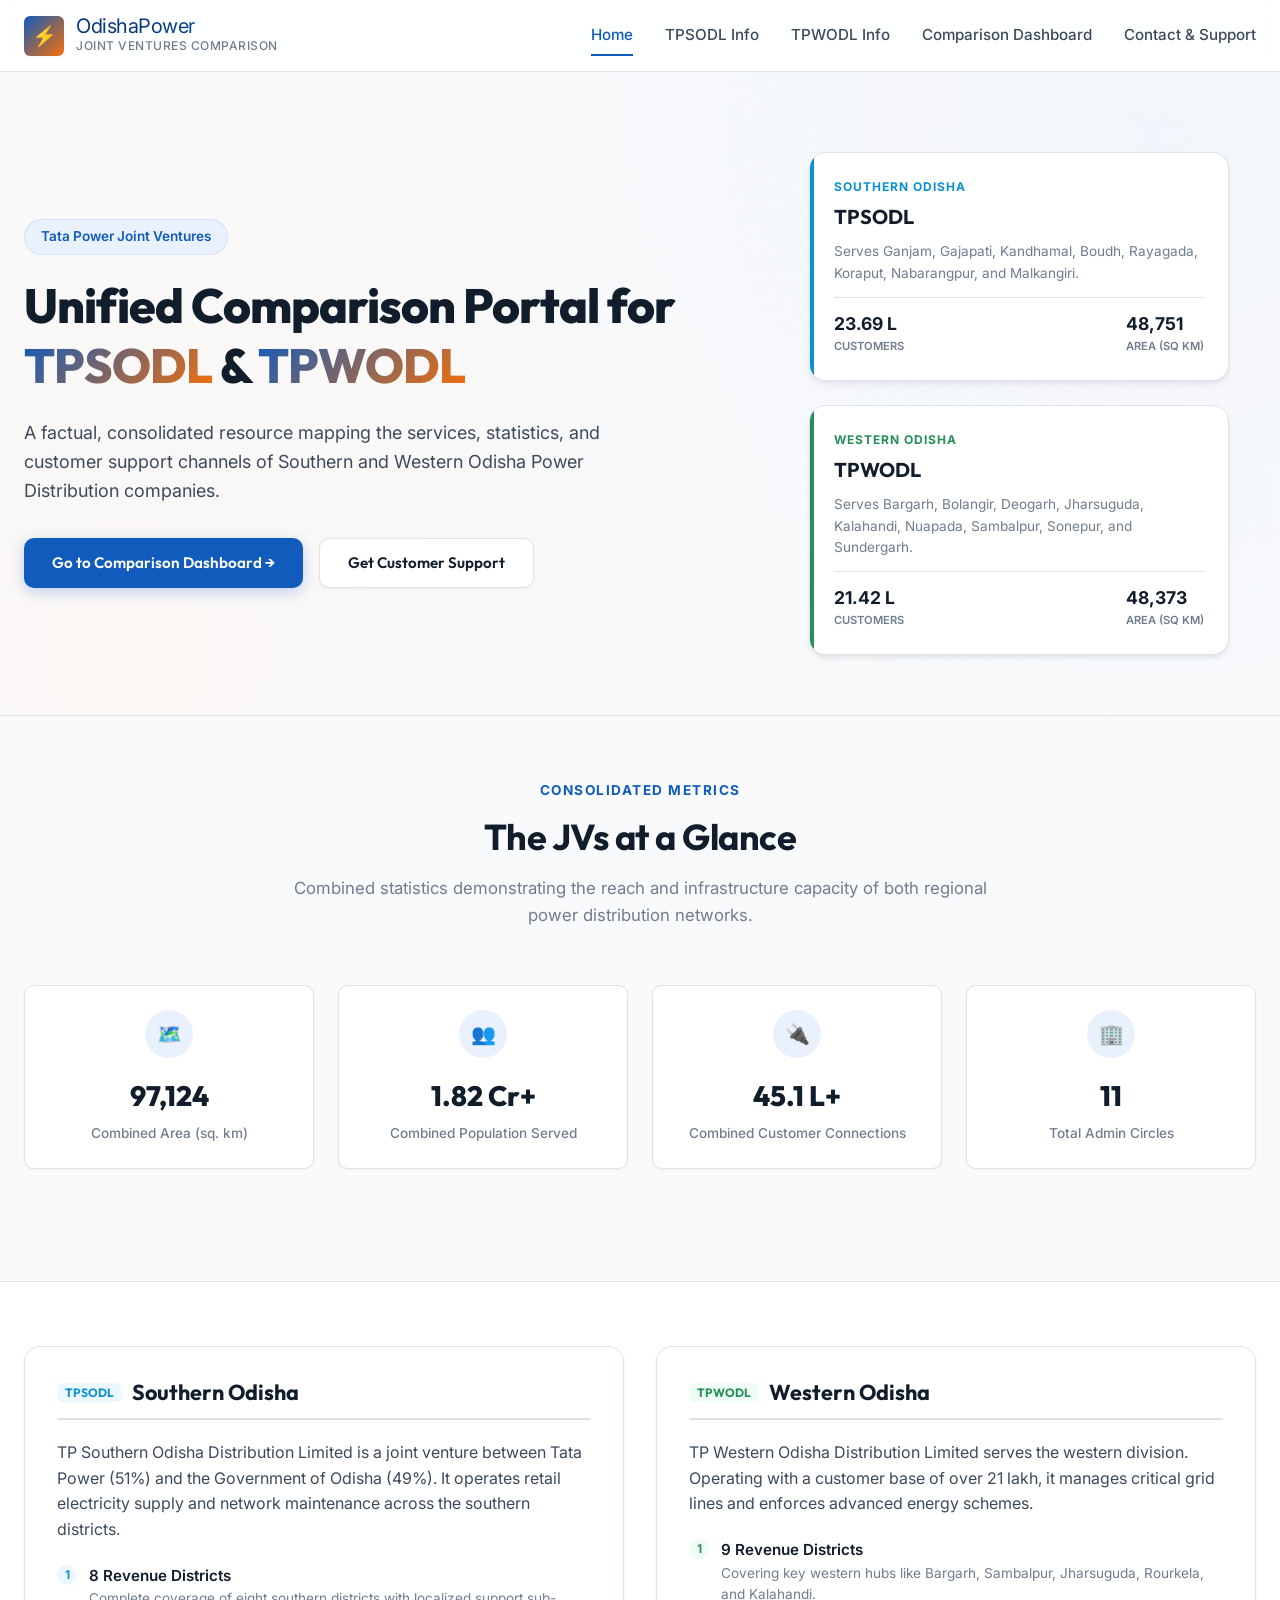
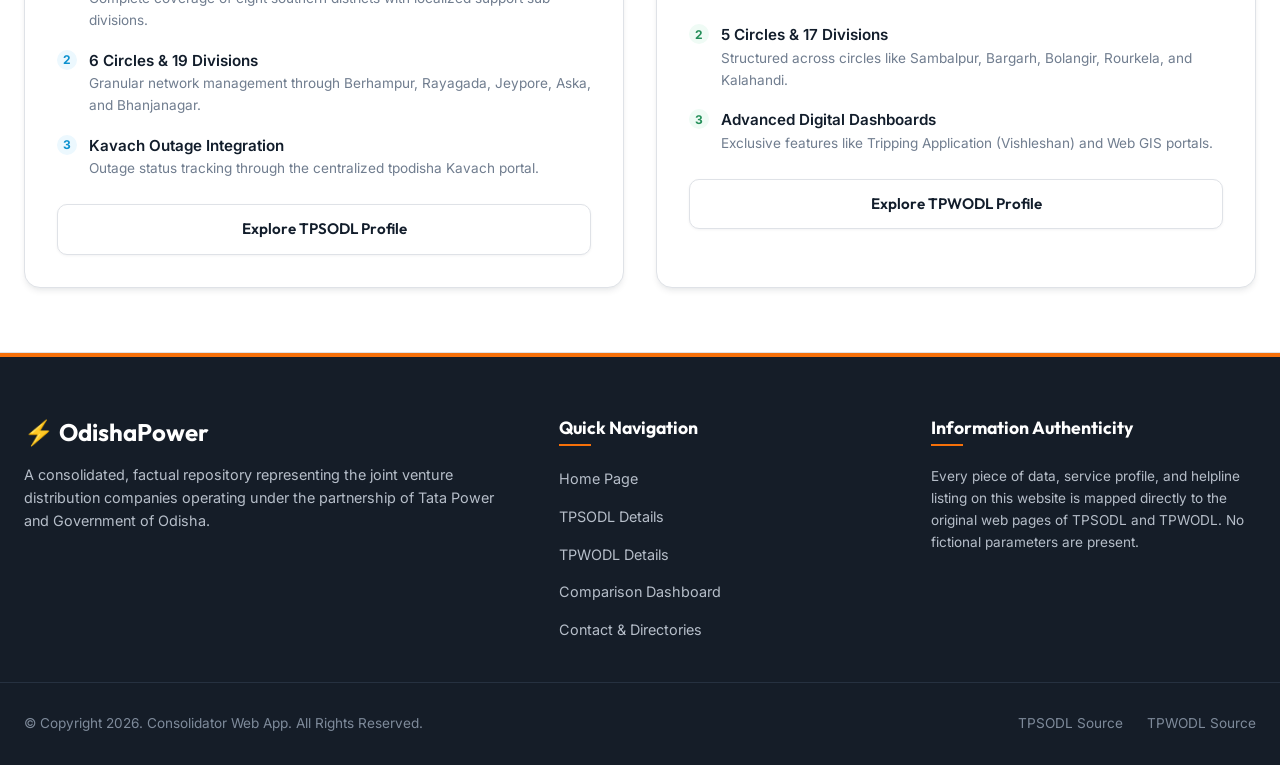
==== index.html @ c264fb0d "init" ====
<!DOCTYPE html>
<html lang="en">
<head>
    <meta charset="UTF-8">
    <meta name="viewport" content="width=device-width, initial-scale=1.0">
    <meta name="description" content="A factual consolidation and comparison portal for TPSODL (Southern Odisha) and TPWODL (Western Odisha) Power Distribution joint ventures.">
    <title>Odisha Power Distribution JVs - Consolidation & Comparison</title>
    <link rel="stylesheet" href="css/style.css">
    <!-- Inline favicon SVG -->
    <link rel="icon" type="image/svg+xml" href="data:image/svg+xml,<svg xmlns=%22http://www.w3.org/2000/svg%22 viewBox=%220 0 100 100%22><rect width=%22100%22 height=%22100%22 rx=%2220%22 fill=%22%231a56df%22/><text y=%2270%22 x=%2215%22 font-family=%22sans-serif%22 font-size=%2260%22 fill=%22white%22 font-weight=%22bold%22>OP</text></svg>">
</head>
<body>

    <!-- Header Navigation -->
    <header class="header">
        <div class="container header-container">
            <a href="index.html" class="logo-wrapper">
                <div class="logo-icon">⚡</div>
                <div class="logo-text">
                    <span class="logo-title">OdishaPower</span>
                    <span class="logo-subtitle">Joint Ventures Comparison</span>
                </div>
            </a>
            
            <button class="nav-toggle" id="navToggle" aria-label="Toggle Navigation">
                <span class="nav-toggle-icon"></span>
            </button>
            
            <nav class="nav-menu" id="navMenu">
                <a href="index.html" class="nav-link active">Home</a>
                <a href="tpsodl.html" class="nav-link">TPSODL Info</a>
                <a href="tpwodl.html" class="nav-link">TPWODL Info</a>
                <a href="comparison.html" class="nav-link">Comparison Dashboard</a>
                <a href="contact.html" class="nav-link">Contact & Support</a>
            </nav>
        </div>
    </header>

    <!-- Hero Section -->
    <section class="hero">
        <div class="container hero-grid">
            <div class="hero-content">
                <span class="hero-tag">Tata Power Joint Ventures</span>
                <h1 class="hero-title">Unified Comparison Portal for <span>TPSODL</span> & <span>TPWODL</span></h1>
                <p class="hero-desc">
                    A factual, consolidated resource mapping the services, statistics, and customer support channels of Southern and Western Odisha Power Distribution companies.
                </p>
                <div class="hero-buttons">
                    <a href="comparison.html" class="btn btn-primary">Go to Comparison Dashboard →</a>
                    <a href="contact.html" class="btn btn-secondary">Get Customer Support</a>
                </div>
            </div>
            <div class="hero-visual">
                <div class="hero-badge-container">
                    <!-- TPSODL Quick Stat Card -->
                    <div class="company-quick-card sodl">
                        <div class="quick-card-tag">Southern Odisha</div>
                        <h3 class="quick-card-title">TPSODL</h3>
                        <p class="service-desc" style="margin-bottom: 12px;">Serves Ganjam, Gajapati, Kandhamal, Boudh, Rayagada, Koraput, Nabarangpur, and Malkangiri.</p>
                        <div class="quick-card-metrics">
                            <div class="quick-metric">
                                <span class="quick-metric-val">23.69 L</span>
                                <span class="quick-metric-lbl">Customers</span>
                            </div>
                            <div class="quick-metric">
                                <span class="quick-metric-val">48,751</span>
                                <span class="quick-metric-lbl">Area (sq km)</span>
                            </div>
                        </div>
                    </div>
                    
                    <!-- TPWODL Quick Stat Card -->
                    <div class="company-quick-card wodl">
                        <div class="quick-card-tag">Western Odisha</div>
                        <h3 class="quick-card-title">TPWODL</h3>
                        <p class="service-desc" style="margin-bottom: 12px;">Serves Bargarh, Bolangir, Deogarh, Jharsuguda, Kalahandi, Nuapada, Sambalpur, Sonepur, and Sundergarh.</p>
                        <div class="quick-card-metrics">
                            <div class="quick-metric">
                                <span class="quick-metric-val">21.42 L</span>
                                <span class="quick-metric-lbl">Customers</span>
                            </div>
                            <div class="quick-metric">
                                <span class="quick-metric-val">48,373</span>
                                <span class="quick-metric-lbl">Area (sq km)</span>
                            </div>
                        </div>
                    </div>
                </div>
            </div>
        </div>
    </section>

    <!-- General Stats Dashboard Overview -->
    <section class="section">
        <div class="container">
            <div class="section-header">
                <span class="section-subtitle">Consolidated Metrics</span>
                <h2 class="section-title">The JVs at a Glance</h2>
                <p class="section-desc">Combined statistics demonstrating the reach and infrastructure capacity of both regional power distribution networks.</p>
            </div>
            
            <div class="stats-grid">
                <div class="stat-card">
                    <div class="stat-icon">🗺️</div>
                    <div class="stat-val">97,124</div>
                    <div class="stat-lbl">Combined Area (sq. km)</div>
                </div>
                <div class="stat-card">
                    <div class="stat-icon">👥</div>
                    <div class="stat-val">1.82 Cr+</div>
                    <div class="stat-lbl">Combined Population Served</div>
                </div>
                <div class="stat-card">
                    <div class="stat-icon">🔌</div>
                    <div class="stat-val">45.1 L+</div>
                    <div class="stat-lbl">Combined Customer Connections</div>
                </div>
                <div class="stat-card">
                    <div class="stat-icon">🏢</div>
                    <div class="stat-val">11</div>
                    <div class="stat-lbl">Total Admin Circles</div>
                </div>
            </div>
        </div>
    </section>

    <!-- Company Profiles Preview Section -->
    <section class="section section-bg">
        <div class="container">
            <div class="services-section-grid">
                <!-- TPSODL Overview -->
                <div class="services-panel sodl-theme">
                    <h3><span class="badge-sodl">TPSODL</span> Southern Odisha</h3>
                    <p style="margin-bottom: 20px;">
                        TP Southern Odisha Distribution Limited is a joint venture between Tata Power (51%) and the Government of Odisha (49%). It operates retail electricity supply and network maintenance across the southern districts.
                    </p>
                    <div class="services-list" style="margin-bottom: 24px;">
                        <div class="service-item-row">
                            <span class="service-bullet">1</span>
                            <div>
                                <span class="service-name">8 Revenue Districts</span>
                                <p class="service-desc">Complete coverage of eight southern districts with localized support sub-divisions.</p>
                            </div>
                        </div>
                        <div class="service-item-row">
                            <span class="service-bullet">2</span>
                            <div>
                                <span class="service-name">6 Circles & 19 Divisions</span>
                                <p class="service-desc">Granular network management through Berhampur, Rayagada, Jeypore, Aska, and Bhanjanagar.</p>
                            </div>
                        </div>
                        <div class="service-item-row">
                            <span class="service-bullet">3</span>
                            <div>
                                <span class="service-name">Kavach Outage Integration</span>
                                <p class="service-desc">Outage status tracking through the centralized tpodisha Kavach portal.</p>
                            </div>
                        </div>
                    </div>
                    <a href="tpsodl.html" class="btn btn-secondary" style="width: 100%;">Explore TPSODL Profile</a>
                </div>
                
                <!-- TPWODL Overview -->
                <div class="services-panel wodl-theme">
                    <h3><span class="badge-wodl">TPWODL</span> Western Odisha</h3>
                    <p style="margin-bottom: 20px;">
                        TP Western Odisha Distribution Limited serves the western division. Operating with a customer base of over 21 lakh, it manages critical grid lines and enforces advanced energy schemes.
                    </p>
                    <div class="services-list" style="margin-bottom: 24px;">
                        <div class="service-item-row">
                            <span class="service-bullet">1</span>
                            <div>
                                <span class="service-name">9 Revenue Districts</span>
                                <p class="service-desc">Covering key western hubs like Bargarh, Sambalpur, Jharsuguda, Rourkela, and Kalahandi.</p>
                            </div>
                        </div>
                        <div class="service-item-row">
                            <span class="service-bullet">2</span>
                            <div>
                                <span class="service-name">5 Circles & 17 Divisions</span>
                                <p class="service-desc">Structured across circles like Sambalpur, Bargarh, Bolangir, Rourkela, and Kalahandi.</p>
                            </div>
                        </div>
                        <div class="service-item-row">
                            <span class="service-bullet">3</span>
                            <div>
                                <span class="service-name">Advanced Digital Dashboards</span>
                                <p class="service-desc">Exclusive features like Tripping Application (Vishleshan) and Web GIS portals.</p>
                            </div>
                        </div>
                    </div>
                    <a href="tpwodl.html" class="btn btn-secondary" style="width: 100%;">Explore TPWODL Profile</a>
                </div>
            </div>
        </div>
    </section>

    <!-- Footer -->
    <footer class="footer">
        <div class="container footer-grid">
            <div class="footer-brand">
                <h4>⚡ OdishaPower</h4>
                <p class="footer-desc">
                    A consolidated, factual repository representing the joint venture distribution companies operating under the partnership of Tata Power and Government of Odisha.
                </p>
            </div>
            <div>
                <h5 class="footer-title">Quick Navigation</h5>
                <ul class="footer-links">
                    <li><a href="index.html">Home Page</a></li>
                    <li><a href="tpsodl.html">TPSODL Details</a></li>
                    <li><a href="tpwodl.html">TPWODL Details</a></li>
                    <li><a href="comparison.html">Comparison Dashboard</a></li>
                    <li><a href="contact.html">Contact & Directories</a></li>
                </ul>
            </div>
            <div>
                <h5 class="footer-title">Information Authenticity</h5>
                <p class="footer-desc" style="font-size: 0.85rem;">
                    Every piece of data, service profile, and helpline listing on this website is mapped directly to the original web pages of TPSODL and TPWODL. No fictional parameters are present.
                </p>
            </div>
        </div>
        <div class="container footer-bottom">
            <span class="footer-copy">© Copyright 2026. Consolidator Web App. All Rights Reserved.</span>
            <div class="footer-bottom-links">
                <a href="https://www.tpsouthernodisha.com" target="_blank" rel="noopener">TPSODL Source</a>
                <a href="https://www.tpwesternodisha.com" target="_blank" rel="noopener">TPWODL Source</a>
            </div>
        </div>
    </footer>

    <script src="js/main.js"></script>
</body>
</html>
---- css/style.css ----
/* Odisha Power Comparison Web App Design System */
@import url('https://fonts.googleapis.com/css2?family=Inter:wght@300;400;500;600;700&family=Outfit:wght@400;500;600;700;800&display=swap');

:root {
    /* Color Palette */
    --primary: hsl(214, 84%, 40%);
    --primary-light: hsl(214, 80%, 95%);
    --primary-dark: hsl(214, 90%, 25%);
    
    --secondary: hsl(26, 93%, 50%);
    --secondary-light: hsl(26, 90%, 95%);
    
    --tpsodl: hsl(199, 89%, 43%);
    --tpsodl-bg: hsl(199, 89%, 96%);
    
    --tpwodl: hsl(150, 60%, 35%);
    --tpwodl-bg: hsl(150, 60%, 96%);
    
    /* Neutrals */
    --bg-main: hsl(210, 20%, 98%);
    --bg-card: hsl(0, 0%, 100%);
    --text-title: hsl(215, 40%, 12%);
    --text-body: hsl(215, 20%, 30%);
    --text-muted: hsl(215, 12%, 50%);
    --border: hsl(214, 15%, 89%);
    --border-hover: hsl(214, 20%, 80%);
    
    /* System States */
    --success: hsl(145, 63%, 42%);
    --warning: hsl(38, 92%, 50%);
    --danger: hsl(354, 70%, 53%);
    
    /* Typography */
    --font-heading: 'Outfit', 'Inter', sans-serif;
    --font-body: 'Inter', sans-serif;
    
    /* Elevation & Curves */
    --shadow-sm: 0 1px 3px rgba(15, 23, 42, 0.05);
    --shadow-md: 0 4px 6px -1px rgba(15, 23, 42, 0.08), 0 2px 4px -2px rgba(15, 23, 42, 0.04);
    --shadow-lg: 0 10px 15px -3px rgba(15, 23, 42, 0.08), 0 4px 6px -4px rgba(15, 23, 42, 0.03);
    --shadow-xl: 0 20px 25px -5px rgba(15, 23, 42, 0.1), 0 8px 10px -6px rgba(15, 23, 42, 0.05);
    --radius-sm: 6px;
    --radius-md: 10px;
    --radius-lg: 16px;
    --radius-full: 9999px;
    
    /* Layout */
    --max-width: 1280px;
    --header-height: 72px;
    
    --transition: all 0.3s cubic-bezier(0.4, 0, 0.2, 1);
}

/* Base Reset */
*, *::before, *::after {
    box-sizing: border-box;
    margin: 0;
    padding: 0;
}

html {
    scroll-behavior: smooth;
    font-size: 16px;
}

body {
    font-family: var(--font-body);
    background-color: var(--bg-main);
    color: var(--text-body);
    line-height: 1.6;
    overflow-x: hidden;
}

h1, h2, h3, h4, h5, h6 {
    font-family: var(--font-heading);
    color: var(--text-title);
    font-weight: 700;
    line-height: 1.25;
}

a {
    color: var(--primary);
    text-decoration: none;
    transition: var(--transition);
}

a:hover {
    color: var(--primary-dark);
}

ul {
    list-style: none;
}

img {
    max-width: 100%;
    height: auto;
    display: block;
}

/* App Layout Containers */
.container {
    width: 100%;
    max-width: var(--max-width);
    margin: 0 auto;
    padding: 0 24px;
}

.section {
    padding: 64px 0;
}

.section-bg {
    background-color: var(--bg-card);
    border-top: 1px solid var(--border);
    border-bottom: 1px solid var(--border);
}

/* Premium Header Navigation */
.header {
    height: var(--header-height);
    background-color: rgba(255, 255, 255, 0.85);
    backdrop-filter: blur(12px);
    -webkit-backdrop-filter: blur(12px);
    border-bottom: 1px solid var(--border);
    position: sticky;
    top: 0;
    z-index: 100;
    transition: var(--transition);
}

.header-container {
    height: 100%;
    display: flex;
    align-items: center;
    justify-content: space-between;
}

.logo-wrapper {
    display: flex;
    align-items: center;
    gap: 12px;
}

.logo-icon {
    width: 40px;
    height: 40px;
    background: linear-gradient(135deg, var(--primary) 0%, var(--secondary) 100%);
    border-radius: var(--radius-sm);
    display: flex;
    align-items: center;
    justify-content: center;
    color: white;
    font-weight: 800;
    font-family: var(--font-heading);
    font-size: 1.25rem;
    box-shadow: var(--shadow-sm);
}

.logo-text {
    display: flex;
    flex-direction: column;
}

.logo-title {
    font-size: 1.25rem;
    letter-spacing: -0.5px;
    line-height: 1;
    background: linear-gradient(135deg, var(--primary-dark) 30%, var(--primary) 100%);
    -webkit-background-clip: text;
    -webkit-text-fill-color: transparent;
}

.logo-subtitle {
    font-size: 0.75rem;
    color: var(--text-muted);
    font-weight: 500;
    letter-spacing: 0.5px;
    text-transform: uppercase;
}

.nav-menu {
    display: flex;
    align-items: center;
    gap: 32px;
}

.nav-link {
    font-weight: 500;
    color: var(--text-body);
    position: relative;
    padding: 8px 0;
    font-size: 0.95rem;
}

.nav-link::after {
    content: '';
    position: absolute;
    bottom: 0;
    left: 0;
    width: 0;
    height: 2px;
    background-color: var(--primary);
    transition: var(--transition);
}

.nav-link:hover {
    color: var(--primary);
}

.nav-link:hover::after {
    width: 100%;
}

.nav-link.active {
    color: var(--primary);
}

.nav-link.active::after {
    width: 100%;
}

/* Hamburguer menu for mobile */
.nav-toggle {
    display: none;
    background: none;
    border: none;
    cursor: pointer;
    padding: 4px;
}

.nav-toggle-icon {
    display: block;
    width: 24px;
    height: 2px;
    background-color: var(--text-title);
    position: relative;
    transition: var(--transition);
}

.nav-toggle-icon::before, .nav-toggle-icon::after {
    content: '';
    display: block;
    width: 24px;
    height: 2px;
    background-color: var(--text-title);
    position: absolute;
    left: 0;
    transition: var(--transition);
}

.nav-toggle-icon::before { top: -8px; }
.nav-toggle-icon::after { bottom: -8px; }

.nav-toggle.open .nav-toggle-icon {
    background-color: transparent;
}

.nav-toggle.open .nav-toggle-icon::before {
    transform: rotate(45deg);
    top: 0;
}

.nav-toggle.open .nav-toggle-icon::after {
    transform: rotate(-45deg);
    bottom: 0;
}

/* Hero Section */
.hero {
    padding: 80px 0 60px;
    background: radial-gradient(circle at 90% 10%, hsla(214, 80%, 95%, 0.4) 0%, transparent 60%),
                radial-gradient(circle at 10% 90%, hsla(26, 90%, 95%, 0.3) 0%, transparent 60%);
    border-bottom: 1px solid var(--border);
}

.hero-grid {
    display: grid;
    grid-template-columns: 1.2fr 0.8fr;
    gap: 48px;
    align-items: center;
}

.hero-tag {
    display: inline-block;
    padding: 6px 16px;
    background-color: var(--primary-light);
    color: var(--primary);
    border-radius: var(--radius-full);
    font-size: 0.85rem;
    font-weight: 600;
    margin-bottom: 20px;
    border: 1px solid rgba(26, 86, 219, 0.1);
}

.hero-title {
    font-size: 3rem;
    font-weight: 800;
    letter-spacing: -1px;
    margin-bottom: 24px;
}

.hero-title span {
    background: linear-gradient(135deg, var(--primary) 0%, var(--secondary) 100%);
    -webkit-background-clip: text;
    -webkit-text-fill-color: transparent;
}

.hero-desc {
    font-size: 1.125rem;
    color: var(--text-body);
    margin-bottom: 32px;
    max-width: 600px;
}

.hero-buttons {
    display: flex;
    gap: 16px;
    flex-wrap: wrap;
}

.btn {
    display: inline-flex;
    align-items: center;
    justify-content: center;
    padding: 12px 28px;
    font-family: var(--font-heading);
    font-weight: 600;
    border-radius: var(--radius-md);
    transition: var(--transition);
    cursor: pointer;
    font-size: 0.95rem;
    gap: 8px;
}

.btn-primary {
    background-color: var(--primary);
    color: white;
    box-shadow: 0 4px 14px rgba(26, 86, 219, 0.25);
}

.btn-primary:hover {
    background-color: var(--primary-dark);
    color: white;
    transform: translateY(-2px);
    box-shadow: 0 6px 20px rgba(26, 86, 219, 0.35);
}

.btn-secondary {
    background-color: white;
    color: var(--text-title);
    border: 1px solid var(--border);
    box-shadow: var(--shadow-sm);
}

.btn-secondary:hover {
    background-color: var(--bg-main);
    color: var(--text-title);
    border-color: var(--border-hover);
    transform: translateY(-2px);
}

.hero-visual {
    position: relative;
    display: flex;
    justify-content: center;
    align-items: center;
}

.hero-badge-container {
    display: flex;
    flex-direction: column;
    gap: 24px;
    width: 100%;
    max-width: 420px;
}

.company-quick-card {
    background-color: var(--bg-card);
    border: 1px solid var(--border);
    border-radius: var(--radius-lg);
    padding: 24px;
    box-shadow: var(--shadow-md);
    transition: var(--transition);
    position: relative;
    overflow: hidden;
}

.company-quick-card::before {
    content: '';
    position: absolute;
    top: 0;
    left: 0;
    width: 4px;
    height: 100%;
}

.company-quick-card.sodl::before { background-color: var(--tpsodl); }
.company-quick-card.wodl::before { background-color: var(--tpwodl); }

.company-quick-card:hover {
    transform: translateY(-4px);
    box-shadow: var(--shadow-lg);
}

.quick-card-tag {
    font-size: 0.75rem;
    text-transform: uppercase;
    font-weight: 700;
    letter-spacing: 1px;
    margin-bottom: 8px;
}
.company-quick-card.sodl .quick-card-tag { color: var(--tpsodl); }
.company-quick-card.wodl .quick-card-tag { color: var(--tpwodl); }

.quick-card-title {
    font-size: 1.25rem;
    margin-bottom: 12px;
}

.quick-card-metrics {
    display: flex;
    justify-content: space-between;
    border-top: 1px solid var(--border);
    padding-top: 12px;
    margin-top: 12px;
}

.quick-metric {
    display: flex;
    flex-direction: column;
}

.quick-metric-val {
    font-size: 1.1rem;
    font-weight: 700;
    color: var(--text-title);
}

.quick-metric-lbl {
    font-size: 0.7rem;
    color: var(--text-muted);
    text-transform: uppercase;
    font-weight: 600;
}

/* General Page Section Titles */
.section-header {
    text-align: center;
    max-width: 700px;
    margin: 0 auto 56px;
}

.section-subtitle {
    color: var(--primary);
    font-size: 0.85rem;
    font-weight: 700;
    text-transform: uppercase;
    letter-spacing: 1.5px;
    margin-bottom: 12px;
    display: block;
}

.section-title {
    font-size: 2.25rem;
    margin-bottom: 16px;
    letter-spacing: -0.5px;
}

.section-desc {
    color: var(--text-muted);
    font-size: 1.05rem;
}

/* Dashboard Statistics Grid */
.stats-grid {
    display: grid;
    grid-template-columns: repeat(4, 1fr);
    gap: 24px;
    margin-bottom: 48px;
}

.stat-card {
    background-color: var(--bg-card);
    border: 1px solid var(--border);
    border-radius: var(--radius-md);
    padding: 24px;
    box-shadow: var(--shadow-sm);
    text-align: center;
    transition: var(--transition);
}

.stat-card:hover {
    transform: translateY(-3px);
    box-shadow: var(--shadow-md);
    border-color: var(--border-hover);
}

.stat-icon {
    width: 48px;
    height: 48px;
    background-color: var(--primary-light);
    color: var(--primary);
    border-radius: var(--radius-full);
    display: flex;
    align-items: center;
    justify-content: center;
    margin: 0 auto 16px;
    font-size: 1.25rem;
}

.stat-val {
    font-size: 1.75rem;
    font-weight: 800;
    color: var(--text-title);
    margin-bottom: 4px;
    font-family: var(--font-heading);
}

.stat-lbl {
    font-size: 0.85rem;
    color: var(--text-muted);
    font-weight: 500;
}

/* Interactive Tabs & Filtering */
.tabs-nav {
    display: flex;
    justify-content: center;
    gap: 12px;
    margin-bottom: 40px;
    background-color: rgba(226, 232, 240, 0.4);
    padding: 6px;
    border-radius: var(--radius-md);
    width: fit-content;
    margin-left: auto;
    margin-right: auto;
    border: 1px solid var(--border);
}

.tab-btn {
    border: none;
    background: none;
    padding: 10px 24px;
    font-family: var(--font-heading);
    font-weight: 600;
    font-size: 0.9rem;
    border-radius: var(--radius-sm);
    cursor: pointer;
    color: var(--text-muted);
    transition: var(--transition);
}

.tab-btn:hover {
    color: var(--text-title);
}

.tab-btn.active {
    background-color: var(--bg-card);
    color: var(--primary);
    box-shadow: var(--shadow-sm);
}

.tab-panel {
    display: none;
}

.tab-panel.active {
    display: block;
    animation: fadeIn 0.4s ease;
}

@keyframes fadeIn {
    from { opacity: 0; transform: translateY(8px); }
    to { opacity: 1; transform: translateY(0); }
}

/* Comparison Tables */
.table-wrapper {
    background-color: var(--bg-card);
    border: 1px solid var(--border);
    border-radius: var(--radius-lg);
    box-shadow: var(--shadow-md);
    overflow: hidden;
    margin-bottom: 48px;
}

.comp-table {
    width: 100%;
    border-collapse: collapse;
    text-align: left;
}

.comp-table th, .comp-table td {
    padding: 18px 24px;
    border-bottom: 1px solid var(--border);
}

.comp-table th {
    background-color: hsl(215, 25%, 96%);
    color: var(--text-title);
    font-family: var(--font-heading);
    font-weight: 700;
    font-size: 0.95rem;
    letter-spacing: 0.5px;
    text-transform: uppercase;
}

.comp-table tr:last-child td {
    border-bottom: none;
}

.comp-table tr:hover td {
    background-color: hsl(210, 20%, 99%);
}

.comp-table td.metric-name {
    font-weight: 600;
    color: var(--text-title);
    width: 25%;
    font-size: 0.95rem;
}

.comp-table td.col-sodl {
    width: 37.5%;
    border-left: 1px solid var(--border);
}

.comp-table td.col-wodl {
    width: 37.5%;
    border-left: 1px solid var(--border);
}

.badge-sodl {
    background-color: var(--tpsodl-bg);
    color: var(--tpsodl);
    padding: 2px 8px;
    font-size: 0.75rem;
    font-weight: 700;
    border-radius: var(--radius-sm);
    text-transform: uppercase;
}

.badge-wodl {
    background-color: var(--tpwodl-bg);
    color: var(--tpwodl);
    padding: 2px 8px;
    font-size: 0.75rem;
    font-weight: 700;
    border-radius: var(--radius-sm);
    text-transform: uppercase;
}

.status-badge {
    display: inline-flex;
    align-items: center;
    gap: 6px;
    padding: 4px 12px;
    border-radius: var(--radius-full);
    font-size: 0.8rem;
    font-weight: 600;
}

.status-badge.available {
    background-color: hsl(145, 60%, 94%);
    color: var(--success);
}

.status-badge.unavailable {
    background-color: hsl(354, 70%, 96%);
    color: var(--danger);
}

/* Exclusive Features Cards */
.features-grid {
    display: grid;
    grid-template-columns: repeat(2, 1fr);
    gap: 32px;
    margin-top: 24px;
}

.features-column-header {
    display: flex;
    align-items: center;
    gap: 12px;
    margin-bottom: 20px;
    padding-bottom: 12px;
    border-bottom: 2px solid var(--border);
}

.feature-list-card {
    background-color: var(--bg-card);
    border: 1px solid var(--border);
    border-radius: var(--radius-lg);
    padding: 32px;
    box-shadow: var(--shadow-md);
    height: 100%;
}

.exclusive-item {
    display: flex;
    align-items: flex-start;
    gap: 16px;
    margin-bottom: 24px;
    padding-bottom: 20px;
    border-bottom: 1px dashed var(--border);
}

.exclusive-item:last-child {
    margin-bottom: 0;
    padding-bottom: 0;
    border-bottom: none;
}

.exclusive-icon {
    width: 36px;
    height: 36px;
    border-radius: var(--radius-sm);
    display: flex;
    align-items: center;
    justify-content: center;
    flex-shrink: 0;
}

.sodl-ex .exclusive-icon {
    background-color: var(--tpsodl-bg);
    color: var(--tpsodl);
}

.wodl-ex .exclusive-icon {
    background-color: var(--tpwodl-bg);
    color: var(--tpwodl);
}

.exclusive-title {
    font-size: 1.1rem;
    margin-bottom: 4px;
}

.exclusive-desc {
    font-size: 0.9rem;
    color: var(--text-muted);
}

/* Contact Cards Grid */
.contact-section-grid {
    display: grid;
    grid-template-columns: 1fr 1fr;
    gap: 40px;
    margin-bottom: 60px;
}

.contact-card {
    background-color: var(--bg-card);
    border: 1px solid var(--border);
    border-radius: var(--radius-lg);
    padding: 40px;
    box-shadow: var(--shadow-md);
    transition: var(--transition);
}

.contact-card:hover {
    box-shadow: var(--shadow-lg);
}

.contact-brand-header {
    display: flex;
    align-items: center;
    justify-content: space-between;
    margin-bottom: 28px;
    padding-bottom: 16px;
    border-bottom: 1px solid var(--border);
}

.contact-brand-title {
    font-size: 1.5rem;
}

.contact-list {
    display: flex;
    flex-direction: column;
    gap: 24px;
}

.contact-item {
    display: flex;
    align-items: flex-start;
    gap: 16px;
}

.contact-item-icon {
    width: 40px;
    height: 40px;
    background-color: var(--bg-main);
    color: var(--primary);
    border-radius: var(--radius-full);
    display: flex;
    align-items: center;
    justify-content: center;
    flex-shrink: 0;
    font-size: 1.1rem;
}

.sodl-theme .contact-item-icon {
    color: var(--tpsodl);
    background-color: var(--tpsodl-bg);
}

.wodl-theme .contact-item-icon {
    color: var(--tpwodl);
    background-color: var(--tpwodl-bg);
}

.contact-item-detail {
    display: flex;
    flex-direction: column;
}

.contact-item-lbl {
    font-size: 0.75rem;
    text-transform: uppercase;
    font-weight: 700;
    color: var(--text-muted);
    letter-spacing: 0.5px;
    margin-bottom: 2px;
}

.contact-item-val {
    font-size: 1.05rem;
    font-weight: 600;
    color: var(--text-title);
}

.contact-item-subval {
    font-size: 0.85rem;
    color: var(--text-muted);
}

/* Grievance Matrix Layout */
.grievance-accordion {
    display: flex;
    flex-direction: column;
    gap: 16px;
    margin-top: 32px;
}

.accordion-item {
    background-color: var(--bg-card);
    border: 1px solid var(--border);
    border-radius: var(--radius-md);
    overflow: hidden;
    box-shadow: var(--shadow-sm);
    transition: var(--transition);
}

.accordion-header {
    width: 100%;
    padding: 20px 24px;
    text-align: left;
    background: none;
    border: none;
    cursor: pointer;
    display: flex;
    justify-content: space-between;
    align-items: center;
    font-family: var(--font-heading);
    font-weight: 700;
    font-size: 1.1rem;
    color: var(--text-title);
    transition: var(--transition);
}

.accordion-header:hover {
    background-color: var(--bg-main);
}

.accordion-icon {
    font-size: 1.25rem;
    color: var(--text-muted);
    transition: var(--transition);
}

.accordion-item.open .accordion-icon {
    transform: rotate(45deg);
}

.accordion-content {
    max-height: 0;
    overflow: hidden;
    transition: max-height 0.35s ease-out;
}

.accordion-content-inner {
    padding: 0 24px 24px;
    border-top: 1px solid var(--border);
    padding-top: 20px;
    background-color: hsl(210, 20%, 99%);
}

.grf-cards-grid {
    display: grid;
    grid-template-columns: repeat(3, 1fr);
    gap: 20px;
}

.grf-card {
    background-color: var(--bg-card);
    border: 1px solid var(--border);
    border-radius: var(--radius-md);
    padding: 20px;
    box-shadow: var(--shadow-sm);
}

.grf-title {
    font-size: 1rem;
    margin-bottom: 8px;
    color: var(--primary);
}

.grf-info {
    font-size: 0.85rem;
    color: var(--text-body);
    margin-bottom: 8px;
}

.grf-contact {
    font-size: 0.85rem;
    font-weight: 600;
}

.grf-jurisdiction {
    font-size: 0.75rem;
    color: var(--text-muted);
    margin-top: 12px;
    border-top: 1px solid var(--border);
    padding-top: 8px;
}

/* Footer Design */
.footer {
    background-color: hsl(215, 30%, 12%);
    color: hsl(215, 15%, 75%);
    padding: 60px 0 30px;
    border-top: 4px solid var(--secondary);
}

.footer-grid {
    display: grid;
    grid-template-columns: 1.5fr 1fr 1fr;
    gap: 48px;
    margin-bottom: 40px;
}

.footer-brand h4 {
    color: white;
    font-size: 1.5rem;
    margin-bottom: 16px;
}

.footer-desc {
    font-size: 0.9rem;
    line-height: 1.6;
}

.footer-title {
    color: white;
    font-size: 1.1rem;
    margin-bottom: 20px;
    position: relative;
    padding-bottom: 8px;
}

.footer-title::after {
    content: '';
    position: absolute;
    bottom: 0;
    left: 0;
    width: 32px;
    height: 2px;
    background-color: var(--secondary);
}

.footer-links {
    display: flex;
    flex-direction: column;
    gap: 12px;
}

.footer-links a {
    color: hsl(215, 15%, 75%);
    font-size: 0.9rem;
}

.footer-links a:hover {
    color: white;
    padding-left: 4px;
}

.footer-bottom {
    border-top: 1px solid hsl(215, 25%, 20%);
    padding-top: 30px;
    display: flex;
    justify-content: space-between;
    align-items: center;
    flex-wrap: wrap;
    gap: 20px;
    font-size: 0.85rem;
}

.footer-copy {
    color: hsl(215, 12%, 55%);
}

.footer-bottom-links {
    display: flex;
    gap: 24px;
}

.footer-bottom-links a {
    color: hsl(215, 12%, 55%);
}

.footer-bottom-links a:hover {
    color: white;
}

/* Responsive Styles */
@media (max-width: 1024px) {
    .stats-grid {
        grid-template-columns: repeat(2, 1fr);
    }
    .grf-cards-grid {
        grid-template-columns: repeat(2, 1fr);
    }
}

@media (max-width: 768px) {
    :root {
        --header-height: 64px;
    }
    
    .section {
        padding: 48px 0;
    }
    
    .hero {
        padding: 40px 0;
    }
    
    .hero-grid {
        grid-template-columns: 1fr;
        gap: 32px;
    }
    
    .hero-title {
        font-size: 2.25rem;
    }
    
    .nav-toggle {
        display: block;
    }
    
    .nav-menu {
        position: fixed;
        top: var(--header-height);
        left: -100%;
        width: 100%;
        height: calc(100vh - var(--header-height));
        background-color: var(--bg-card);
        flex-direction: column;
        align-items: center;
        justify-content: flex-start;
        padding-top: 48px;
        gap: 32px;
        box-shadow: var(--shadow-lg);
        transition: var(--transition);
        border-top: 1px solid var(--border);
    }
    
    .nav-menu.open {
        left: 0;
    }
    
    .comp-table {
        display: block;
        overflow-x: auto;
        white-space: nowrap;
    }
    
    .features-grid {
        grid-template-columns: 1fr;
    }
    
    .contact-section-grid {
        grid-template-columns: 1fr;
        gap: 24px;
    }
    
    .grf-cards-grid {
        grid-template-columns: 1fr;
    }
    
    .footer-grid {
        grid-template-columns: 1fr;
        gap: 32px;
    }
}

/* Service Grid Styles */
.services-section-grid {
    display: grid;
    grid-template-columns: 1fr 1fr;
    gap: 32px;
}

.services-panel {
    background-color: var(--bg-card);
    border: 1px solid var(--border);
    border-radius: var(--radius-lg);
    padding: 32px;
    box-shadow: var(--shadow-md);
}

.services-panel h3 {
    margin-bottom: 20px;
    font-size: 1.35rem;
    display: flex;
    align-items: center;
    gap: 10px;
    padding-bottom: 12px;
    border-bottom: 2px solid var(--border);
}

.services-list {
    display: grid;
    grid-template-columns: 1fr;
    gap: 16px;
}

.service-item-row {
    display: flex;
    align-items: flex-start;
    gap: 12px;
}

.service-bullet {
    width: 20px;
    height: 20px;
    background-color: var(--primary-light);
    color: var(--primary);
    border-radius: var(--radius-full);
    display: inline-flex;
    align-items: center;
    justify-content: center;
    font-size: 0.75rem;
    font-weight: 700;
    margin-top: 2px;
    flex-shrink: 0;
}

.sodl-theme .service-bullet {
    background-color: var(--tpsodl-bg);
    color: var(--tpsodl);
}

.wodl-theme .service-bullet {
    background-color: var(--tpwodl-bg);
    color: var(--tpwodl);
}

.service-name {
    font-weight: 600;
    color: var(--text-title);
    font-size: 0.95rem;
}

.service-desc {
    font-size: 0.85rem;
    color: var(--text-muted);
}
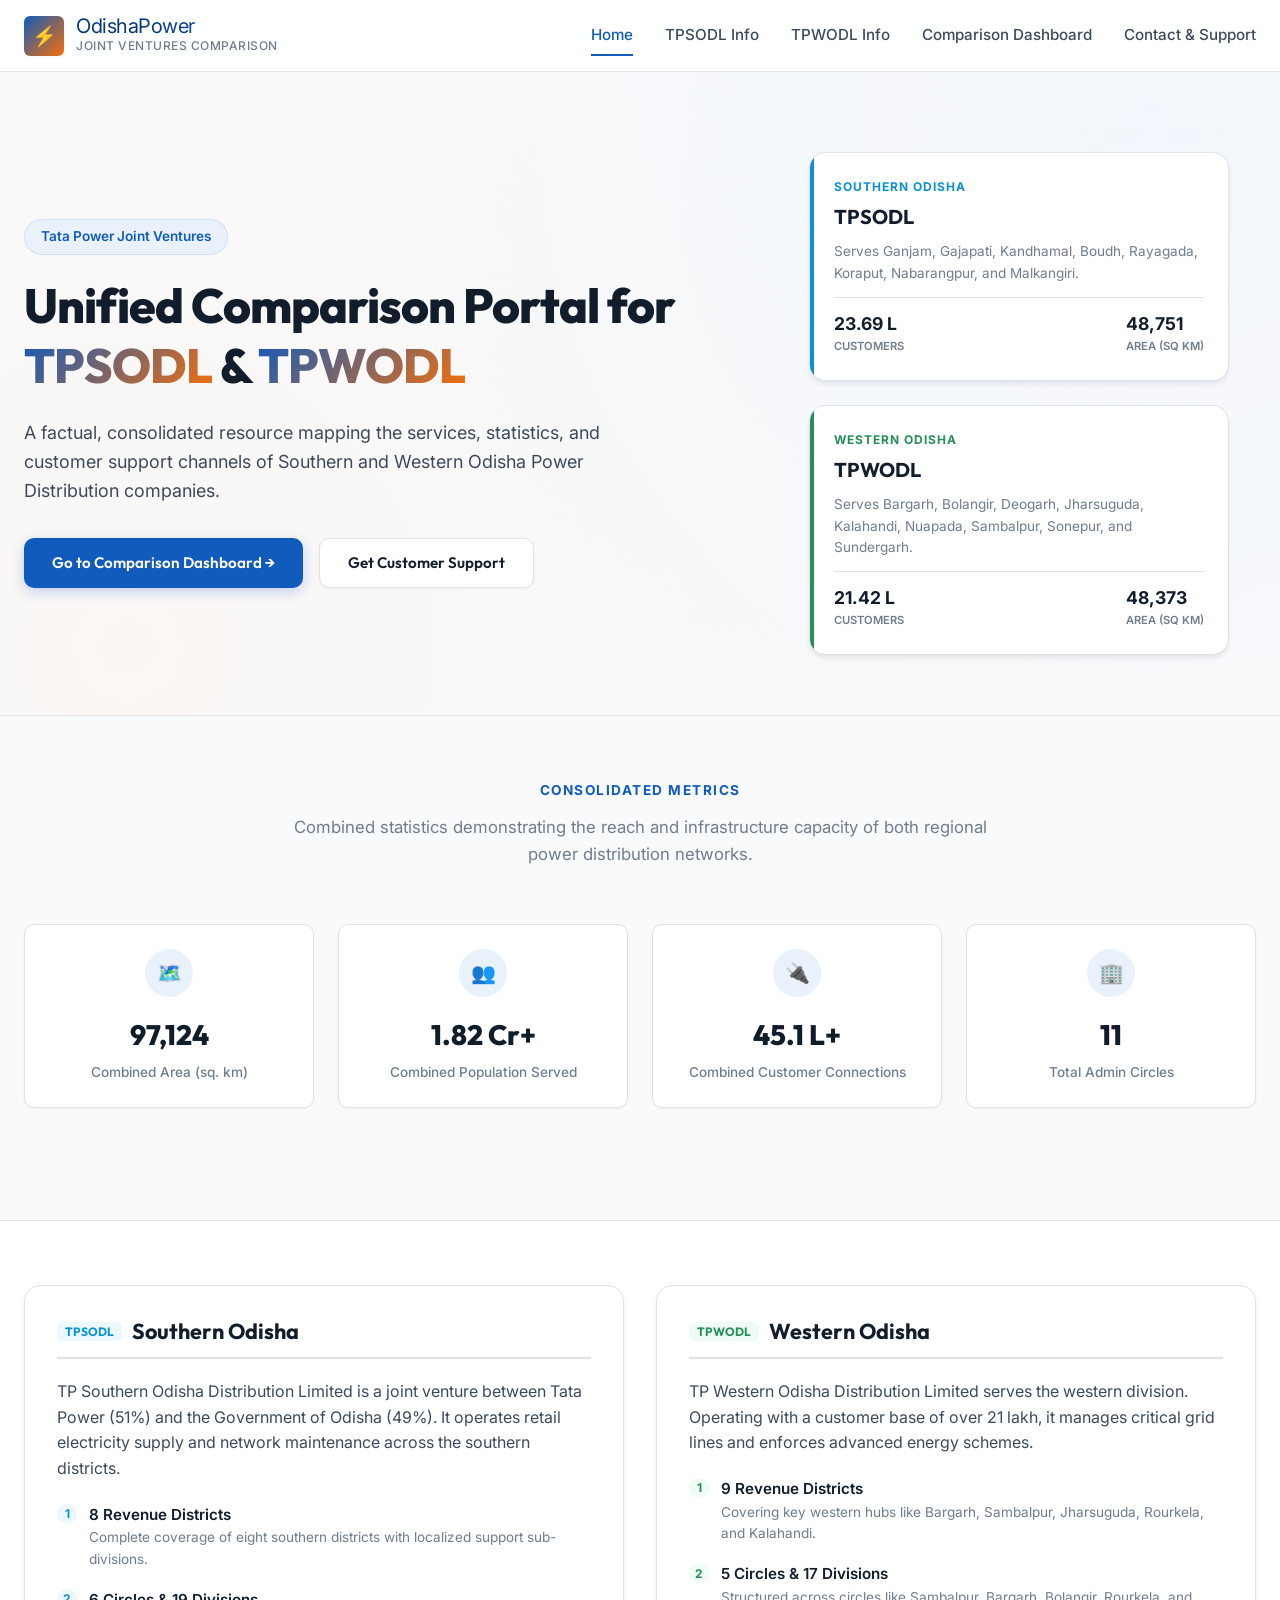
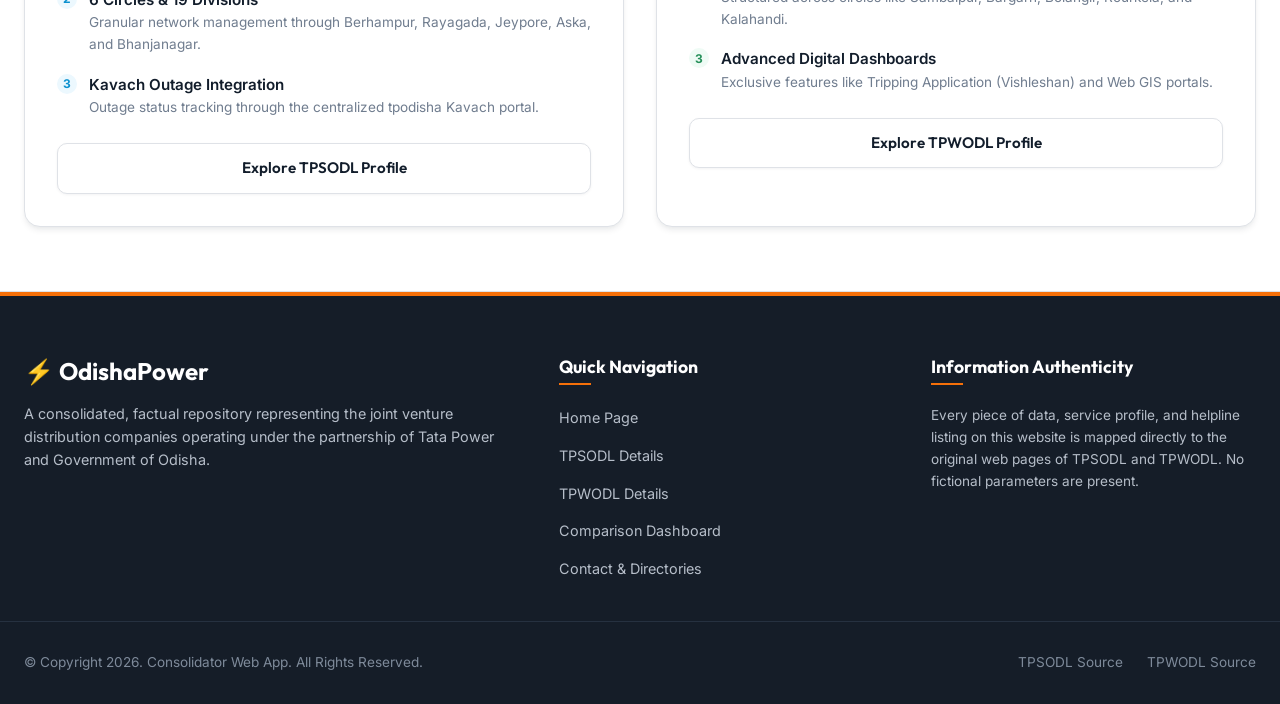
==== commit 782d4066: "new changes" ====
--- a/index.html
+++ b/index.html
@@ -90,12 +90,10 @@
         </div>
     </section>
 
-    <!-- General Stats Dashboard Overview -->
     <section class="section">
         <div class="container">
             <div class="section-header">
                 <span class="section-subtitle">Consolidated Metrics</span>
-                <h2 class="section-title">The JVs at a Glance</h2>
                 <p class="section-desc">Combined statistics demonstrating the reach and infrastructure capacity of both regional power distribution networks.</p>
             </div>
             
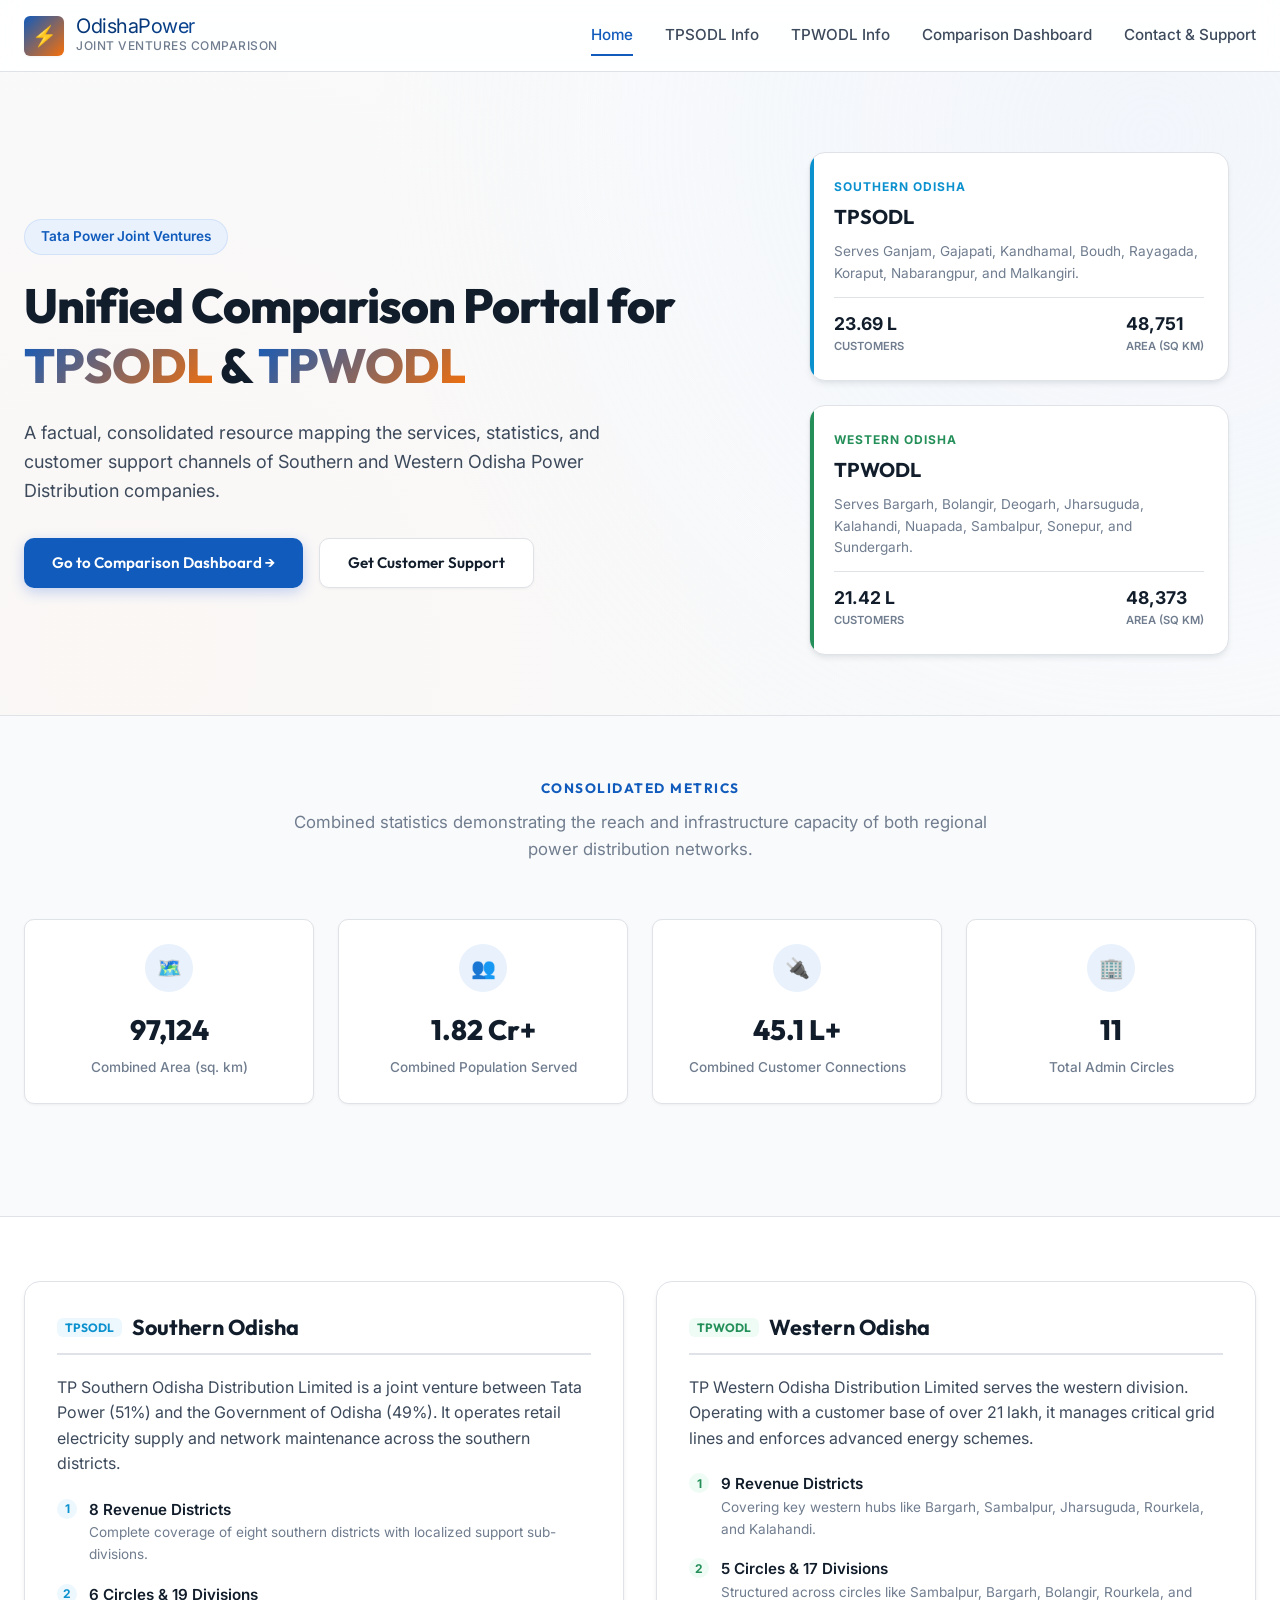
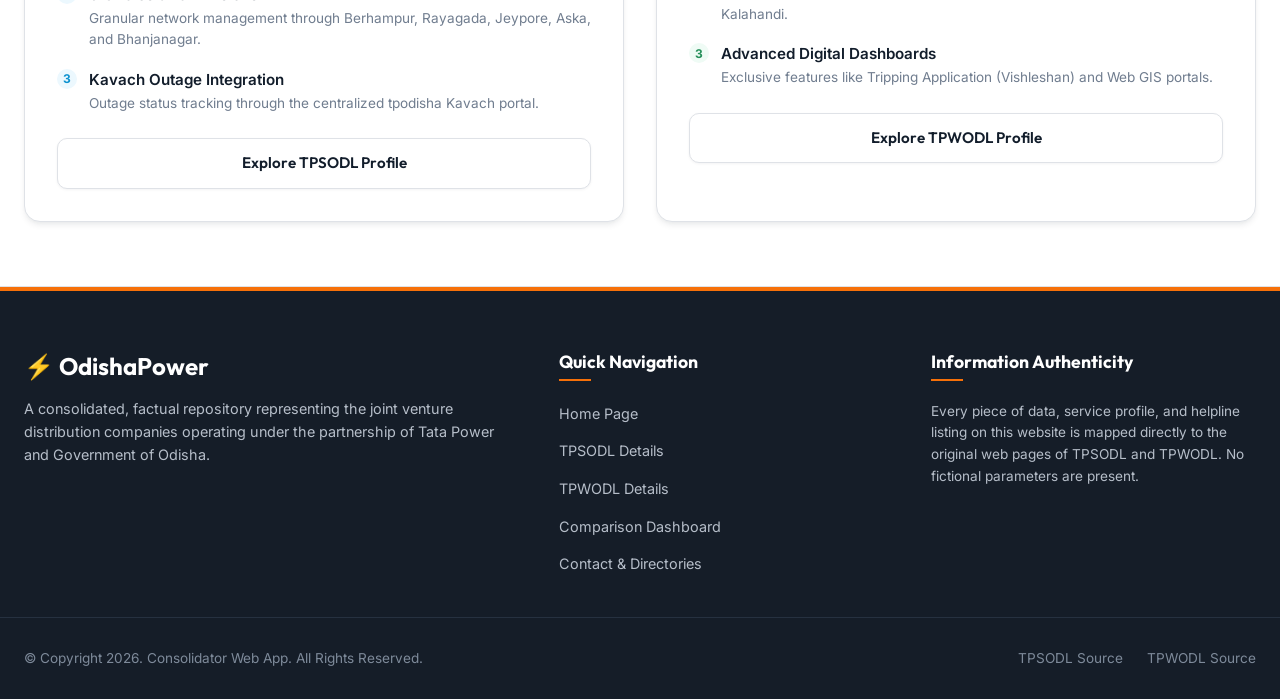
==== commit 53884582: "changed to h1" ====
--- a/index.html
+++ b/index.html
@@ -93,7 +93,7 @@
     <section class="section">
         <div class="container">
             <div class="section-header">
-                <span class="section-subtitle">Consolidated Metrics</span>
+                <h1 class="section-subtitle">Consolidated Metrics</h1>
                 <p class="section-desc">Combined statistics demonstrating the reach and infrastructure capacity of both regional power distribution networks.</p>
             </div>
             
